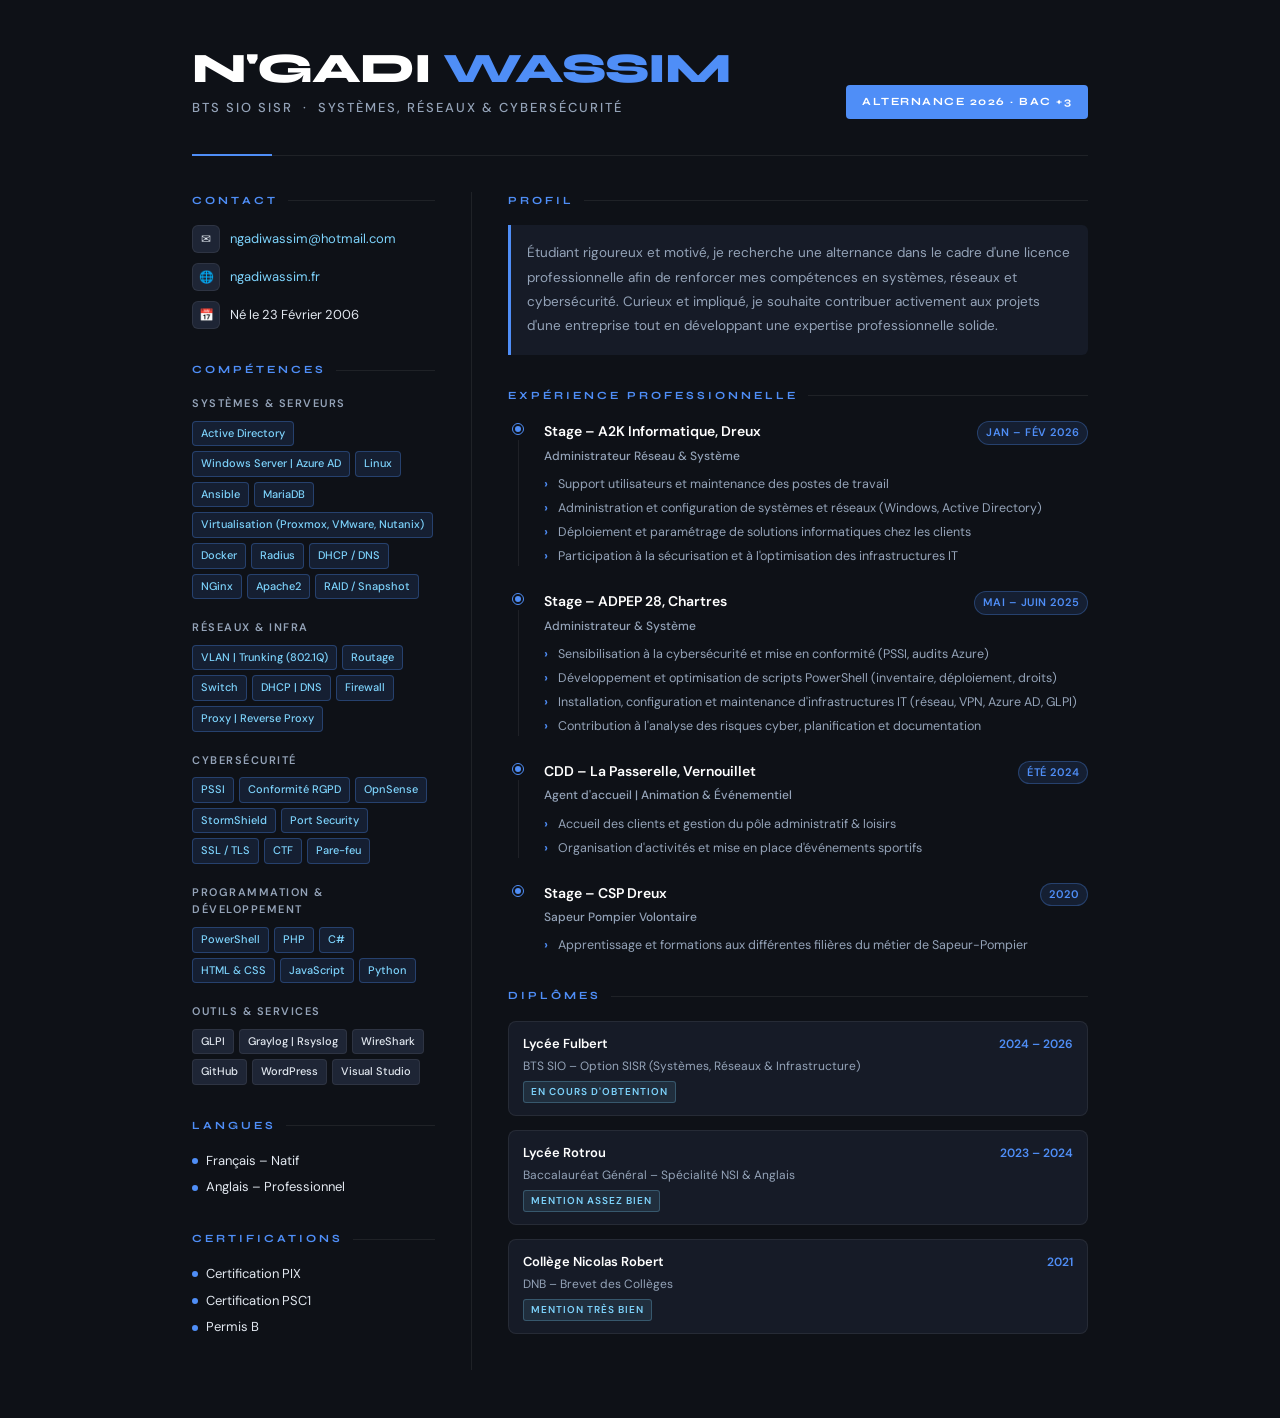
==== cv-wassim.html @ de8618ed "Add files via upload" ====
<!DOCTYPE html>
<html lang="fr">
<head>
<meta charset="UTF-8">
<meta name="viewport" content="width=device-width, initial-scale=1.0">
<title>N'Gadi Wassim – CV</title>
<link href="https://fonts.googleapis.com/css2?family=DM+Sans:wght@300;400;500;600&family=Syne:wght@700;800&display=swap" rel="stylesheet">
<style>
  :root {
    --bg: #0e1117;
    --surface: #161b27;
    --surface2: #1e2535;
    --accent: #4f8ef7;
    --accent2: #7dd3fc;
    --text: #e2e8f0;
    --muted: #94a3b8;
    --border: rgba(255,255,255,0.07);
    --tag-bg: rgba(79,142,247,0.12);
    --tag-border: rgba(79,142,247,0.3);
  }

  * { margin: 0; padding: 0; box-sizing: border-box; }

  body {
    background: var(--bg);
    color: var(--text);
    font-family: 'DM Sans', sans-serif;
    font-size: 14px;
    line-height: 1.6;
    min-height: 100vh;
  }

  .page {
    max-width: 960px;
    margin: 0 auto;
    padding: 48px 32px;
    display: grid;
    grid-template-columns: 280px 1fr;
    grid-template-rows: auto 1fr;
    gap: 0;
  }

  /* ── HEADER full width ── */
  .header {
    grid-column: 1 / -1;
    display: flex;
    align-items: flex-end;
    justify-content: space-between;
    padding-bottom: 36px;
    margin-bottom: 36px;
    border-bottom: 1px solid var(--border);
    position: relative;
  }

  .header::after {
    content: '';
    position: absolute;
    bottom: -1px; left: 0;
    width: 80px; height: 2px;
    background: var(--accent);
  }

  .header-name h1 {
    font-family: 'Syne', sans-serif;
    font-size: 42px;
    font-weight: 800;
    letter-spacing: -1px;
    line-height: 1;
    color: #fff;
  }

  .header-name h1 span { color: var(--accent); }

  .header-name .subtitle {
    margin-top: 8px;
    font-size: 13px;
    font-weight: 500;
    color: var(--muted);
    text-transform: uppercase;
    letter-spacing: 2px;
  }

  .header-badge {
    background: var(--accent);
    color: #fff;
    font-family: 'Syne', sans-serif;
    font-size: 11px;
    font-weight: 700;
    letter-spacing: 1.5px;
    text-transform: uppercase;
    padding: 8px 16px;
    border-radius: 4px;
    white-space: nowrap;
  }

  /* ── SIDEBAR ── */
  .sidebar {
    padding-right: 36px;
    border-right: 1px solid var(--border);
  }

  /* ── MAIN ── */
  .main {
    padding-left: 36px;
  }

  /* ── SECTIONS ── */
  .section { margin-bottom: 32px; }

  .section-title {
    font-family: 'Syne', sans-serif;
    font-size: 11px;
    font-weight: 700;
    letter-spacing: 3px;
    text-transform: uppercase;
    color: var(--accent);
    margin-bottom: 16px;
    display: flex;
    align-items: center;
    gap: 10px;
  }

  .section-title::after {
    content: '';
    flex: 1;
    height: 1px;
    background: var(--border);
  }

  /* ── CONTACT ── */
  .contact-list { list-style: none; display: flex; flex-direction: column; gap: 10px; }

  .contact-list li {
    display: flex;
    align-items: center;
    gap: 10px;
    color: var(--text);
    font-size: 13px;
  }

  .contact-list li .icon {
    width: 28px; height: 28px;
    background: var(--surface2);
    border: 1px solid var(--border);
    border-radius: 6px;
    display: flex; align-items: center; justify-content: center;
    flex-shrink: 0;
    font-size: 12px;
  }

  .contact-list a {
    color: var(--accent2);
    text-decoration: none;
  }

  /* ── SKILL GROUPS ── */
  .skill-group { margin-bottom: 20px; }

  .skill-group-title {
    font-size: 11px;
    font-weight: 600;
    color: var(--muted);
    text-transform: uppercase;
    letter-spacing: 1.5px;
    margin-bottom: 8px;
  }

  .tags { display: flex; flex-wrap: wrap; gap: 5px; }

  .tag {
    background: var(--tag-bg);
    border: 1px solid var(--tag-border);
    color: var(--accent2);
    font-size: 11px;
    padding: 3px 8px;
    border-radius: 4px;
    font-weight: 500;
  }

  .tag.neutral {
    background: var(--surface2);
    border-color: var(--border);
    color: var(--text);
  }

  /* ── CERTIF / LANGUE ── */
  .pill-list { display: flex; flex-direction: column; gap: 6px; }

  .pill {
    display: flex; align-items: center; gap: 8px;
    font-size: 13px; color: var(--text);
  }

  .pill::before {
    content: '';
    width: 6px; height: 6px;
    border-radius: 50%;
    background: var(--accent);
    flex-shrink: 0;
  }

  /* ── PROFIL ── */
  .profil-text {
    font-size: 13.5px;
    color: var(--muted);
    line-height: 1.8;
    padding: 16px;
    background: var(--surface);
    border-left: 3px solid var(--accent);
    border-radius: 0 6px 6px 0;
  }

  /* ── EXPERIENCES ── */
  .exp-list { display: flex; flex-direction: column; gap: 0; }

  .exp-item {
    display: grid;
    grid-template-columns: 20px 1fr;
    gap: 0 16px;
    padding-bottom: 24px;
    position: relative;
  }

  .exp-item:last-child { padding-bottom: 0; }

  .exp-line {
    display: flex;
    flex-direction: column;
    align-items: center;
  }

  .exp-dot {
    width: 10px; height: 10px;
    border-radius: 50%;
    background: var(--accent);
    border: 2px solid var(--bg);
    outline: 1px solid var(--accent);
    flex-shrink: 0;
    margin-top: 4px;
    z-index: 1;
  }

  .exp-connector {
    flex: 1;
    width: 1px;
    background: var(--border);
    margin-top: 6px;
  }

  .exp-item:last-child .exp-connector { display: none; }

  .exp-content {}

  .exp-header {
    display: flex;
    align-items: baseline;
    justify-content: space-between;
    flex-wrap: wrap;
    gap: 4px;
    margin-bottom: 2px;
  }

  .exp-title {
    font-weight: 600;
    color: #fff;
    font-size: 14px;
  }

  .exp-date {
    font-size: 11px;
    color: var(--accent);
    font-weight: 600;
    letter-spacing: 0.5px;
    text-transform: uppercase;
    background: var(--tag-bg);
    border: 1px solid var(--tag-border);
    padding: 2px 8px;
    border-radius: 20px;
  }

  .exp-company {
    font-size: 12px;
    color: var(--muted);
    font-weight: 500;
    margin-bottom: 8px;
  }

  .exp-bullets { list-style: none; display: flex; flex-direction: column; gap: 4px; }

  .exp-bullets li {
    font-size: 12.5px;
    color: var(--muted);
    padding-left: 14px;
    position: relative;
  }

  .exp-bullets li::before {
    content: '›';
    position: absolute;
    left: 0;
    color: var(--accent);
    font-weight: 700;
  }

  /* ── DIPLOMES ── */
  .diplome-list { display: flex; flex-direction: column; gap: 14px; }

  .diplome-item {
    background: var(--surface);
    border: 1px solid var(--border);
    border-radius: 8px;
    padding: 12px 14px;
    display: flex;
    justify-content: space-between;
    align-items: flex-start;
    gap: 12px;
  }

  .diplome-left {}

  .diplome-school {
    font-weight: 600;
    color: #fff;
    font-size: 13px;
  }

  .diplome-title {
    font-size: 12px;
    color: var(--muted);
    margin-top: 2px;
  }

  .diplome-mention {
    display: inline-block;
    margin-top: 5px;
    font-size: 10px;
    font-weight: 600;
    text-transform: uppercase;
    letter-spacing: 1px;
    padding: 2px 7px;
    border-radius: 3px;
    background: rgba(125,211,252,0.1);
    color: var(--accent2);
    border: 1px solid rgba(125,211,252,0.25);
  }

  .diplome-year {
    font-size: 12px;
    color: var(--accent);
    font-weight: 600;
    white-space: nowrap;
    margin-top: 1px;
  }

  @media print {
    body { background: #fff; color: #000; }
    :root {
      --bg: #fff; --surface: #f8f9fa; --surface2: #eef0f4;
      --accent: #1a56db; --accent2: #1e40af;
      --text: #111827; --muted: #4b5563;
      --border: rgba(0,0,0,0.1);
      --tag-bg: rgba(26,86,219,0.07);
      --tag-border: rgba(26,86,219,0.2);
    }
    .page { padding: 24px; }
  }
</style>
</head>
<body>
<div class="page">

  <!-- HEADER -->
  <header class="header">
    <div class="header-name">
      <h1>N'GADI <span>WASSIM</span></h1>
      <p class="subtitle">BTS SIO SISR &nbsp;·&nbsp; Systèmes, Réseaux &amp; Cybersécurité</p>
    </div>
    <div class="header-badge">Alternance 2026 · Bac +3</div>
  </header>

  <!-- SIDEBAR -->
  <aside class="sidebar">

    <div class="section">
      <div class="section-title">Contact</div>
      <ul class="contact-list">
        <li>
          <span class="icon">✉</span>
          <a href="mailto:ngadiwassim@hotmail.com">ngadiwassim@hotmail.com</a>
        </li>
        <li>
          <span class="icon">🌐</span>
          <a href="https://ngadiwassim.fr" target="_blank">ngadiwassim.fr</a>
        </li>
        <li>
          <span class="icon">📅</span>
          Né le 23 Février 2006
        </li>
      </ul>
    </div>

    <div class="section">
      <div class="section-title">Compétences</div>

      <div class="skill-group">
        <div class="skill-group-title">Systèmes &amp; Serveurs</div>
        <div class="tags">
          <span class="tag">Active Directory</span>
          <span class="tag">Windows Server | Azure AD</span>
          <span class="tag">Linux</span>
          <span class="tag">Ansible</span>
          <span class="tag">MariaDB</span>
          <span class="tag">Virtualisation (Proxmox, VMware, Nutanix)</span>
          <span class="tag">Docker</span>
          <span class="tag">Radius</span>
          <span class="tag">DHCP / DNS</span>
          <span class="tag">NGinx</span>
          <span class="tag">Apache2</span>
          <span class="tag">RAID / Snapshot</span>
        </div>
      </div>

      <div class="skill-group">
        <div class="skill-group-title">Réseaux &amp; Infra</div>
        <div class="tags">
          <span class="tag">VLAN | Trunking (802.1Q)</span>
          <span class="tag">Routage</span>
          <span class="tag">Switch</span>
          <span class="tag">DHCP | DNS</span>
          <span class="tag">Firewall</span>
          <span class="tag">Proxy | Reverse Proxy</span>
        </div>
      </div>

      <div class="skill-group">
        <div class="skill-group-title">Cybersécurité</div>
        <div class="tags">
          <span class="tag">PSSI</span>
          <span class="tag">Conformité RGPD</span>
          <span class="tag">OpnSense</span>
          <span class="tag">StormShield</span>
          <span class="tag">Port Security</span>
          <span class="tag">SSL / TLS</span>
          <span class="tag">CTF</span>
          <span class="tag">Pare-feu</span>
        </div>
      </div>

      <div class="skill-group">
        <div class="skill-group-title">Programmation &amp; Développement</div>
        <div class="tags">
          <span class="tag">PowerShell</span>
          <span class="tag">PHP</span>
          <span class="tag">C#</span>
          <span class="tag">HTML & CSS</span>
          <span class="tag">JavaScript</span>
          <span class="tag">Python</span>
        </div>
      </div>

      <div class="skill-group">
        <div class="skill-group-title">Outils &amp; Services</div>
        <div class="tags">
          <span class="tag neutral">GLPI</span>
          <span class="tag neutral">Graylog | Rsyslog</span>
          <span class="tag neutral">WireShark</span>
          <span class="tag neutral">GitHub</span>
          <span class="tag neutral">WordPress</span>
          <span class="tag neutral">Visual Studio</span>
        </div>
      </div>
    </div>

    <div class="section">
      <div class="section-title">Langues</div>
      <div class="pill-list">
        <div class="pill">Français – Natif</div>
        <div class="pill">Anglais – Professionnel</div>
      </div>
    </div>

    <div class="section">
      <div class="section-title">Certifications</div>
      <div class="pill-list">
        <div class="pill">Certification PIX</div>
        <div class="pill">Certification PSC1</div>
        <div class="pill">Permis B</div>
      </div>
    </div>

  </aside>

  <!-- MAIN -->
  <main class="main">

    <div class="section">
      <div class="section-title">Profil</div>
      <p class="profil-text">
        Étudiant rigoureux et motivé, je recherche une alternance dans le cadre d'une licence professionnelle afin de renforcer mes compétences en systèmes, réseaux et cybersécurité. Curieux et impliqué, je souhaite contribuer activement aux projets d'une entreprise tout en développant une expertise professionnelle solide.
      </p>
    </div>

    <div class="section">
      <div class="section-title">Expérience professionnelle</div>
      <div class="exp-list">

        <div class="exp-item">
          <div class="exp-line">
            <div class="exp-dot"></div>
            <div class="exp-connector"></div>
          </div>
          <div class="exp-content">
            <div class="exp-header">
              <span class="exp-title">Stage – A2K Informatique, Dreux</span>
              <span class="exp-date">Jan – Fév 2026</span>
            </div>
            <div class="exp-company">Administrateur Réseau &amp; Système</div>
            <ul class="exp-bullets">
              <li>Support utilisateurs et maintenance des postes de travail</li>
              <li>Administration et configuration de systèmes et réseaux (Windows, Active Directory)</li>
              <li>Déploiement et paramétrage de solutions informatiques chez les clients</li>
              <li>Participation à la sécurisation et à l'optimisation des infrastructures IT</li>
            </ul>
          </div>
        </div>

        <div class="exp-item">
          <div class="exp-line">
            <div class="exp-dot"></div>
            <div class="exp-connector"></div>
          </div>
          <div class="exp-content">
            <div class="exp-header">
              <span class="exp-title">Stage – ADPEP 28, Chartres</span>
              <span class="exp-date">Mai – Juin 2025</span>
            </div>
            <div class="exp-company">Administrateur &amp; Système</div>
            <ul class="exp-bullets">
              <li>Sensibilisation à la cybersécurité et mise en conformité (PSSI, audits Azure)</li>
              <li>Développement et optimisation de scripts PowerShell (inventaire, déploiement, droits)</li>
              <li>Installation, configuration et maintenance d'infrastructures IT (réseau, VPN, Azure AD, GLPI)</li>
              <li>Contribution à l'analyse des risques cyber, planification et documentation</li>
            </ul>
          </div>
        </div>

        <div class="exp-item">
          <div class="exp-line">
            <div class="exp-dot"></div>
            <div class="exp-connector"></div>
          </div>
          <div class="exp-content">
            <div class="exp-header">
              <span class="exp-title">CDD – La Passerelle, Vernouillet</span>
              <span class="exp-date">Été 2024</span>
            </div>
            <div class="exp-company">Agent d'accueil | Animation &amp; Événementiel</div>
            <ul class="exp-bullets">
              <li>Accueil des clients et gestion du pôle administratif &amp; loisirs</li>
              <li>Organisation d'activités et mise en place d'événements sportifs</li>
            </ul>
          </div>
        </div>

        <div class="exp-item">
          <div class="exp-line">
            <div class="exp-dot"></div>
            <div class="exp-connector"></div>
          </div>
          <div class="exp-content">
            <div class="exp-header">
              <span class="exp-title">Stage – CSP Dreux</span>
              <span class="exp-date">2020</span>
            </div>
            <div class="exp-company">Sapeur Pompier Volontaire</div>
            <ul class="exp-bullets">
              <li>Apprentissage et formations aux différentes filières du métier de Sapeur-Pompier</li>
            </ul>
          </div>
        </div>

      </div>
    </div>

    <div class="section">
      <div class="section-title">Diplômes</div>
      <div class="diplome-list">

        <div class="diplome-item">
          <div class="diplome-left">
            <div class="diplome-school">Lycée Fulbert</div>
            <div class="diplome-title">BTS SIO – Option SISR (Systèmes, Réseaux &amp; Infrastructure)</div>
            <span class="diplome-mention">En cours d'obtention</span>
          </div>
          <div class="diplome-year">2024 – 2026</div>
        </div>

        <div class="diplome-item">
          <div class="diplome-left">
            <div class="diplome-school">Lycée Rotrou</div>
            <div class="diplome-title">Baccalauréat Général – Spécialité NSI &amp; Anglais</div>
            <span class="diplome-mention">Mention Assez Bien</span>
          </div>
          <div class="diplome-year">2023 – 2024</div>
        </div>

        <div class="diplome-item">
          <div class="diplome-left">
            <div class="diplome-school">Collège Nicolas Robert</div>
            <div class="diplome-title">DNB – Brevet des Collèges</div>
            <span class="diplome-mention">Mention Très Bien</span>
          </div>
          <div class="diplome-year">2021</div>
        </div>

      </div>
    </div>

  </main>

</div>
</body>
</html>
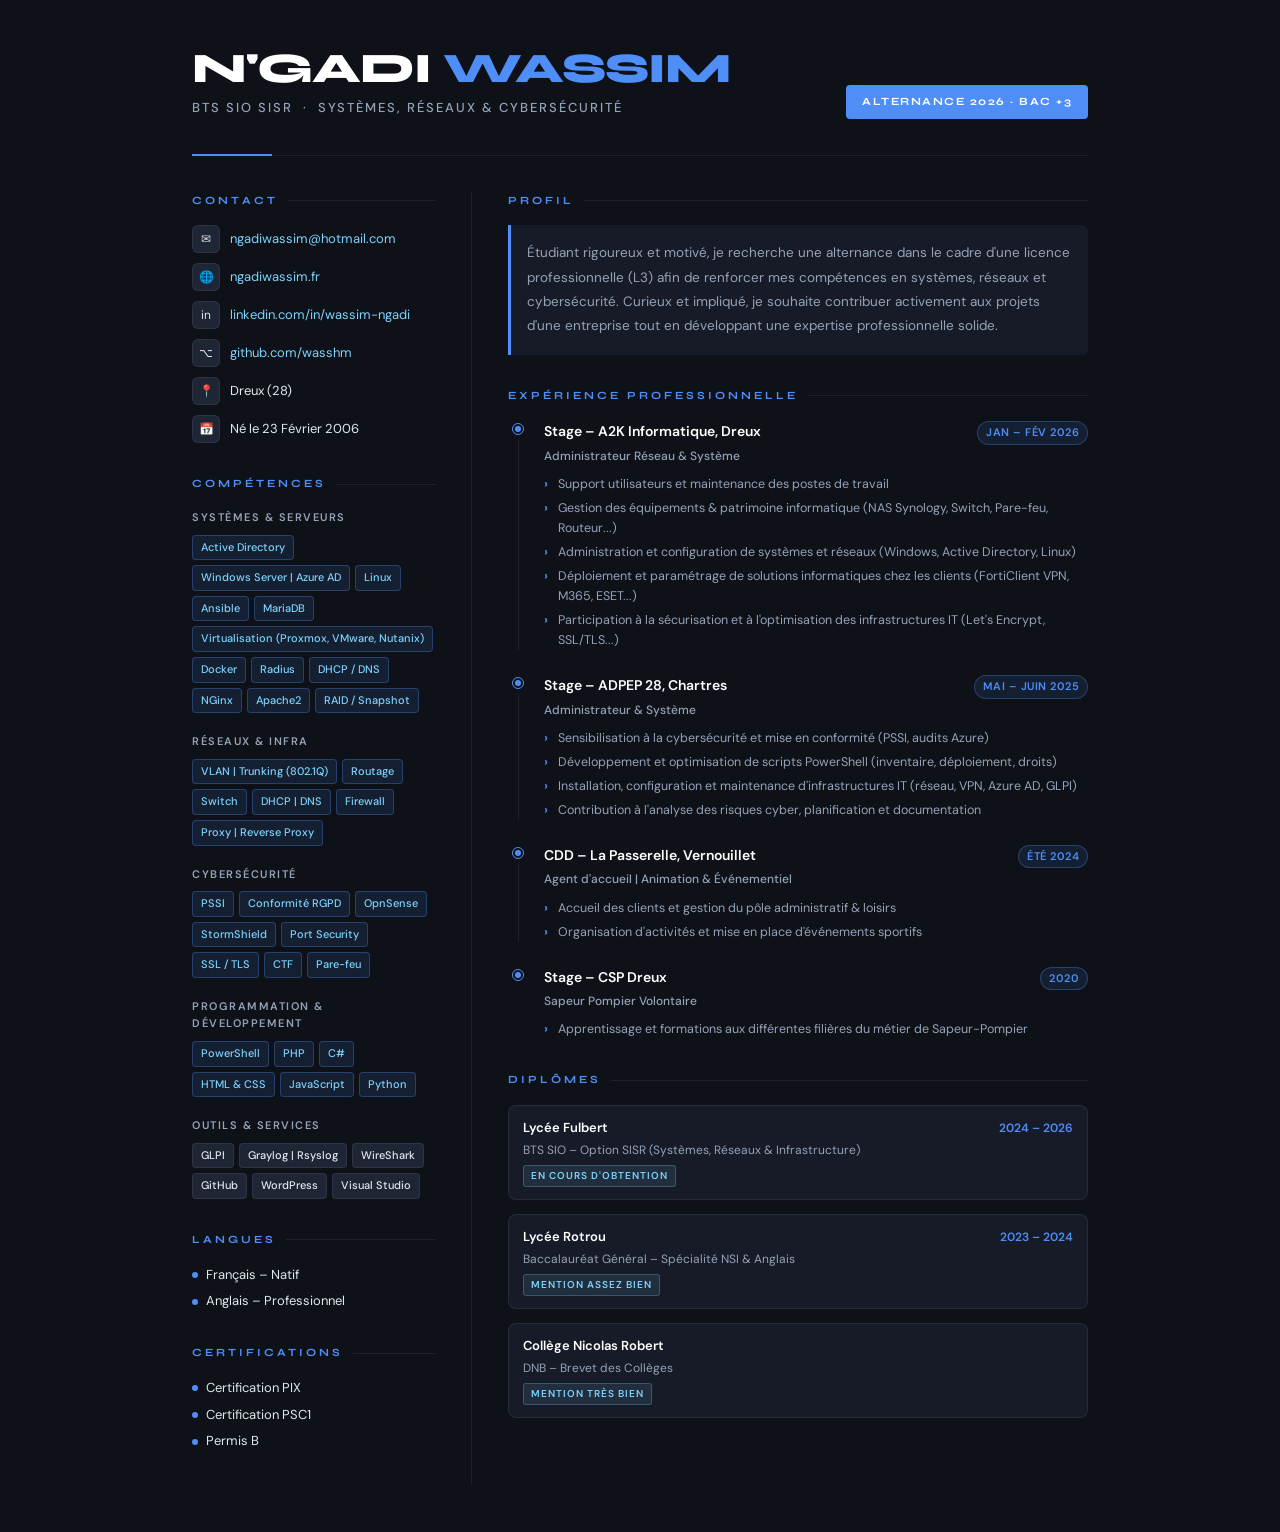
==== commit 7c23075d: "Add files via upload" ====
--- a/cv-wassim.html
+++ b/cv-wassim.html
@@ -1,623 +1,624 @@
-<!DOCTYPE html>
-<html lang="fr">
-<head>
-<meta charset="UTF-8">
-<meta name="viewport" content="width=device-width, initial-scale=1.0">
-<title>N'Gadi Wassim – CV</title>
-<link href="https://fonts.googleapis.com/css2?family=DM+Sans:wght@300;400;500;600&family=Syne:wght@700;800&display=swap" rel="stylesheet">
-<style>
-  :root {
-    --bg: #0e1117;
-    --surface: #161b27;
-    --surface2: #1e2535;
-    --accent: #4f8ef7;
-    --accent2: #7dd3fc;
-    --text: #e2e8f0;
-    --muted: #94a3b8;
-    --border: rgba(255,255,255,0.07);
-    --tag-bg: rgba(79,142,247,0.12);
-    --tag-border: rgba(79,142,247,0.3);
-  }
-
-  * { margin: 0; padding: 0; box-sizing: border-box; }
-
-  body {
-    background: var(--bg);
-    color: var(--text);
-    font-family: 'DM Sans', sans-serif;
-    font-size: 14px;
-    line-height: 1.6;
-    min-height: 100vh;
-  }
-
-  .page {
-    max-width: 960px;
-    margin: 0 auto;
-    padding: 48px 32px;
-    display: grid;
-    grid-template-columns: 280px 1fr;
-    grid-template-rows: auto 1fr;
-    gap: 0;
-  }
-
-  /* ── HEADER full width ── */
-  .header {
-    grid-column: 1 / -1;
-    display: flex;
-    align-items: flex-end;
-    justify-content: space-between;
-    padding-bottom: 36px;
-    margin-bottom: 36px;
-    border-bottom: 1px solid var(--border);
-    position: relative;
-  }
-
-  .header::after {
-    content: '';
-    position: absolute;
-    bottom: -1px; left: 0;
-    width: 80px; height: 2px;
-    background: var(--accent);
-  }
-
-  .header-name h1 {
-    font-family: 'Syne', sans-serif;
-    font-size: 42px;
-    font-weight: 800;
-    letter-spacing: -1px;
-    line-height: 1;
-    color: #fff;
-  }
-
-  .header-name h1 span { color: var(--accent); }
-
-  .header-name .subtitle {
-    margin-top: 8px;
-    font-size: 13px;
-    font-weight: 500;
-    color: var(--muted);
-    text-transform: uppercase;
-    letter-spacing: 2px;
-  }
-
-  .header-badge {
-    background: var(--accent);
-    color: #fff;
-    font-family: 'Syne', sans-serif;
-    font-size: 11px;
-    font-weight: 700;
-    letter-spacing: 1.5px;
-    text-transform: uppercase;
-    padding: 8px 16px;
-    border-radius: 4px;
-    white-space: nowrap;
-  }
-
-  /* ── SIDEBAR ── */
-  .sidebar {
-    padding-right: 36px;
-    border-right: 1px solid var(--border);
-  }
-
-  /* ── MAIN ── */
-  .main {
-    padding-left: 36px;
-  }
-
-  /* ── SECTIONS ── */
-  .section { margin-bottom: 32px; }
-
-  .section-title {
-    font-family: 'Syne', sans-serif;
-    font-size: 11px;
-    font-weight: 700;
-    letter-spacing: 3px;
-    text-transform: uppercase;
-    color: var(--accent);
-    margin-bottom: 16px;
-    display: flex;
-    align-items: center;
-    gap: 10px;
-  }
-
-  .section-title::after {
-    content: '';
-    flex: 1;
-    height: 1px;
-    background: var(--border);
-  }
-
-  /* ── CONTACT ── */
-  .contact-list { list-style: none; display: flex; flex-direction: column; gap: 10px; }
-
-  .contact-list li {
-    display: flex;
-    align-items: center;
-    gap: 10px;
-    color: var(--text);
-    font-size: 13px;
-  }
-
-  .contact-list li .icon {
-    width: 28px; height: 28px;
-    background: var(--surface2);
-    border: 1px solid var(--border);
-    border-radius: 6px;
-    display: flex; align-items: center; justify-content: center;
-    flex-shrink: 0;
-    font-size: 12px;
-  }
-
-  .contact-list a {
-    color: var(--accent2);
-    text-decoration: none;
-  }
-
-  /* ── SKILL GROUPS ── */
-  .skill-group { margin-bottom: 20px; }
-
-  .skill-group-title {
-    font-size: 11px;
-    font-weight: 600;
-    color: var(--muted);
-    text-transform: uppercase;
-    letter-spacing: 1.5px;
-    margin-bottom: 8px;
-  }
-
-  .tags { display: flex; flex-wrap: wrap; gap: 5px; }
-
-  .tag {
-    background: var(--tag-bg);
-    border: 1px solid var(--tag-border);
-    color: var(--accent2);
-    font-size: 11px;
-    padding: 3px 8px;
-    border-radius: 4px;
-    font-weight: 500;
-  }
-
-  .tag.neutral {
-    background: var(--surface2);
-    border-color: var(--border);
-    color: var(--text);
-  }
-
-  /* ── CERTIF / LANGUE ── */
-  .pill-list { display: flex; flex-direction: column; gap: 6px; }
-
-  .pill {
-    display: flex; align-items: center; gap: 8px;
-    font-size: 13px; color: var(--text);
-  }
-
-  .pill::before {
-    content: '';
-    width: 6px; height: 6px;
-    border-radius: 50%;
-    background: var(--accent);
-    flex-shrink: 0;
-  }
-
-  /* ── PROFIL ── */
-  .profil-text {
-    font-size: 13.5px;
-    color: var(--muted);
-    line-height: 1.8;
-    padding: 16px;
-    background: var(--surface);
-    border-left: 3px solid var(--accent);
-    border-radius: 0 6px 6px 0;
-  }
-
-  /* ── EXPERIENCES ── */
-  .exp-list { display: flex; flex-direction: column; gap: 0; }
-
-  .exp-item {
-    display: grid;
-    grid-template-columns: 20px 1fr;
-    gap: 0 16px;
-    padding-bottom: 24px;
-    position: relative;
-  }
-
-  .exp-item:last-child { padding-bottom: 0; }
-
-  .exp-line {
-    display: flex;
-    flex-direction: column;
-    align-items: center;
-  }
-
-  .exp-dot {
-    width: 10px; height: 10px;
-    border-radius: 50%;
-    background: var(--accent);
-    border: 2px solid var(--bg);
-    outline: 1px solid var(--accent);
-    flex-shrink: 0;
-    margin-top: 4px;
-    z-index: 1;
-  }
-
-  .exp-connector {
-    flex: 1;
-    width: 1px;
-    background: var(--border);
-    margin-top: 6px;
-  }
-
-  .exp-item:last-child .exp-connector { display: none; }
-
-  .exp-content {}
-
-  .exp-header {
-    display: flex;
-    align-items: baseline;
-    justify-content: space-between;
-    flex-wrap: wrap;
-    gap: 4px;
-    margin-bottom: 2px;
-  }
-
-  .exp-title {
-    font-weight: 600;
-    color: #fff;
-    font-size: 14px;
-  }
-
-  .exp-date {
-    font-size: 11px;
-    color: var(--accent);
-    font-weight: 600;
-    letter-spacing: 0.5px;
-    text-transform: uppercase;
-    background: var(--tag-bg);
-    border: 1px solid var(--tag-border);
-    padding: 2px 8px;
-    border-radius: 20px;
-  }
-
-  .exp-company {
-    font-size: 12px;
-    color: var(--muted);
-    font-weight: 500;
-    margin-bottom: 8px;
-  }
-
-  .exp-bullets { list-style: none; display: flex; flex-direction: column; gap: 4px; }
-
-  .exp-bullets li {
-    font-size: 12.5px;
-    color: var(--muted);
-    padding-left: 14px;
-    position: relative;
-  }
-
-  .exp-bullets li::before {
-    content: '›';
-    position: absolute;
-    left: 0;
-    color: var(--accent);
-    font-weight: 700;
-  }
-
-  /* ── DIPLOMES ── */
-  .diplome-list { display: flex; flex-direction: column; gap: 14px; }
-
-  .diplome-item {
-    background: var(--surface);
-    border: 1px solid var(--border);
-    border-radius: 8px;
-    padding: 12px 14px;
-    display: flex;
-    justify-content: space-between;
-    align-items: flex-start;
-    gap: 12px;
-  }
-
-  .diplome-left {}
-
-  .diplome-school {
-    font-weight: 600;
-    color: #fff;
-    font-size: 13px;
-  }
-
-  .diplome-title {
-    font-size: 12px;
-    color: var(--muted);
-    margin-top: 2px;
-  }
-
-  .diplome-mention {
-    display: inline-block;
-    margin-top: 5px;
-    font-size: 10px;
-    font-weight: 600;
-    text-transform: uppercase;
-    letter-spacing: 1px;
-    padding: 2px 7px;
-    border-radius: 3px;
-    background: rgba(125,211,252,0.1);
-    color: var(--accent2);
-    border: 1px solid rgba(125,211,252,0.25);
-  }
-
-  .diplome-year {
-    font-size: 12px;
-    color: var(--accent);
-    font-weight: 600;
-    white-space: nowrap;
-    margin-top: 1px;
-  }
-
-  @media print {
-    body { background: #fff; color: #000; }
-    :root {
-      --bg: #fff; --surface: #f8f9fa; --surface2: #eef0f4;
-      --accent: #1a56db; --accent2: #1e40af;
-      --text: #111827; --muted: #4b5563;
-      --border: rgba(0,0,0,0.1);
-      --tag-bg: rgba(26,86,219,0.07);
-      --tag-border: rgba(26,86,219,0.2);
-    }
-    .page { padding: 24px; }
-  }
-</style>
-</head>
-<body>
-<div class="page">
-
-  <!-- HEADER -->
-  <header class="header">
-    <div class="header-name">
-      <h1>N'GADI <span>WASSIM</span></h1>
-      <p class="subtitle">BTS SIO SISR &nbsp;·&nbsp; Systèmes, Réseaux &amp; Cybersécurité</p>
-    </div>
-    <div class="header-badge">Alternance 2026 · Bac +3</div>
-  </header>
-
-  <!-- SIDEBAR -->
-  <aside class="sidebar">
-
-    <div class="section">
-      <div class="section-title">Contact</div>
-      <ul class="contact-list">
-        <li>
-          <span class="icon">✉</span>
-          <a href="mailto:ngadiwassim@hotmail.com">ngadiwassim@hotmail.com</a>
-        </li>
-        <li>
-          <span class="icon">🌐</span>
-          <a href="https://ngadiwassim.fr" target="_blank">ngadiwassim.fr</a>
-        </li>
-        <li>
-          <span class="icon">📅</span>
-          Né le 23 Février 2006
-        </li>
-      </ul>
-    </div>
-
-    <div class="section">
-      <div class="section-title">Compétences</div>
-
-      <div class="skill-group">
-        <div class="skill-group-title">Systèmes &amp; Serveurs</div>
-        <div class="tags">
-          <span class="tag">Active Directory</span>
-          <span class="tag">Windows Server | Azure AD</span>
-          <span class="tag">Linux</span>
-          <span class="tag">Ansible</span>
-          <span class="tag">MariaDB</span>
-          <span class="tag">Virtualisation (Proxmox, VMware, Nutanix)</span>
-          <span class="tag">Docker</span>
-          <span class="tag">Radius</span>
-          <span class="tag">DHCP / DNS</span>
-          <span class="tag">NGinx</span>
-          <span class="tag">Apache2</span>
-          <span class="tag">RAID / Snapshot</span>
-        </div>
-      </div>
-
-      <div class="skill-group">
-        <div class="skill-group-title">Réseaux &amp; Infra</div>
-        <div class="tags">
-          <span class="tag">VLAN | Trunking (802.1Q)</span>
-          <span class="tag">Routage</span>
-          <span class="tag">Switch</span>
-          <span class="tag">DHCP | DNS</span>
-          <span class="tag">Firewall</span>
-          <span class="tag">Proxy | Reverse Proxy</span>
-        </div>
-      </div>
-
-      <div class="skill-group">
-        <div class="skill-group-title">Cybersécurité</div>
-        <div class="tags">
-          <span class="tag">PSSI</span>
-          <span class="tag">Conformité RGPD</span>
-          <span class="tag">OpnSense</span>
-          <span class="tag">StormShield</span>
-          <span class="tag">Port Security</span>
-          <span class="tag">SSL / TLS</span>
-          <span class="tag">CTF</span>
-          <span class="tag">Pare-feu</span>
-        </div>
-      </div>
-
-      <div class="skill-group">
-        <div class="skill-group-title">Programmation &amp; Développement</div>
-        <div class="tags">
-          <span class="tag">PowerShell</span>
-          <span class="tag">PHP</span>
-          <span class="tag">C#</span>
-          <span class="tag">HTML & CSS</span>
-          <span class="tag">JavaScript</span>
-          <span class="tag">Python</span>
-        </div>
-      </div>
-
-      <div class="skill-group">
-        <div class="skill-group-title">Outils &amp; Services</div>
-        <div class="tags">
-          <span class="tag neutral">GLPI</span>
-          <span class="tag neutral">Graylog | Rsyslog</span>
-          <span class="tag neutral">WireShark</span>
-          <span class="tag neutral">GitHub</span>
-          <span class="tag neutral">WordPress</span>
-          <span class="tag neutral">Visual Studio</span>
-        </div>
-      </div>
-    </div>
-
-    <div class="section">
-      <div class="section-title">Langues</div>
-      <div class="pill-list">
-        <div class="pill">Français – Natif</div>
-        <div class="pill">Anglais – Professionnel</div>
-      </div>
-    </div>
-
-    <div class="section">
-      <div class="section-title">Certifications</div>
-      <div class="pill-list">
-        <div class="pill">Certification PIX</div>
-        <div class="pill">Certification PSC1</div>
-        <div class="pill">Permis B</div>
-      </div>
-    </div>
-
-  </aside>
-
-  <!-- MAIN -->
-  <main class="main">
-
-    <div class="section">
-      <div class="section-title">Profil</div>
-      <p class="profil-text">
-        Étudiant rigoureux et motivé, je recherche une alternance dans le cadre d'une licence professionnelle afin de renforcer mes compétences en systèmes, réseaux et cybersécurité. Curieux et impliqué, je souhaite contribuer activement aux projets d'une entreprise tout en développant une expertise professionnelle solide.
-      </p>
-    </div>
-
-    <div class="section">
-      <div class="section-title">Expérience professionnelle</div>
-      <div class="exp-list">
-
-        <div class="exp-item">
-          <div class="exp-line">
-            <div class="exp-dot"></div>
-            <div class="exp-connector"></div>
-          </div>
-          <div class="exp-content">
-            <div class="exp-header">
-              <span class="exp-title">Stage – A2K Informatique, Dreux</span>
-              <span class="exp-date">Jan – Fév 2026</span>
-            </div>
-            <div class="exp-company">Administrateur Réseau &amp; Système</div>
-            <ul class="exp-bullets">
-              <li>Support utilisateurs et maintenance des postes de travail</li>
-              <li>Administration et configuration de systèmes et réseaux (Windows, Active Directory)</li>
-              <li>Déploiement et paramétrage de solutions informatiques chez les clients</li>
-              <li>Participation à la sécurisation et à l'optimisation des infrastructures IT</li>
-            </ul>
-          </div>
-        </div>
-
-        <div class="exp-item">
-          <div class="exp-line">
-            <div class="exp-dot"></div>
-            <div class="exp-connector"></div>
-          </div>
-          <div class="exp-content">
-            <div class="exp-header">
-              <span class="exp-title">Stage – ADPEP 28, Chartres</span>
-              <span class="exp-date">Mai – Juin 2025</span>
-            </div>
-            <div class="exp-company">Administrateur &amp; Système</div>
-            <ul class="exp-bullets">
-              <li>Sensibilisation à la cybersécurité et mise en conformité (PSSI, audits Azure)</li>
-              <li>Développement et optimisation de scripts PowerShell (inventaire, déploiement, droits)</li>
-              <li>Installation, configuration et maintenance d'infrastructures IT (réseau, VPN, Azure AD, GLPI)</li>
-              <li>Contribution à l'analyse des risques cyber, planification et documentation</li>
-            </ul>
-          </div>
-        </div>
-
-        <div class="exp-item">
-          <div class="exp-line">
-            <div class="exp-dot"></div>
-            <div class="exp-connector"></div>
-          </div>
-          <div class="exp-content">
-            <div class="exp-header">
-              <span class="exp-title">CDD – La Passerelle, Vernouillet</span>
-              <span class="exp-date">Été 2024</span>
-            </div>
-            <div class="exp-company">Agent d'accueil | Animation &amp; Événementiel</div>
-            <ul class="exp-bullets">
-              <li>Accueil des clients et gestion du pôle administratif &amp; loisirs</li>
-              <li>Organisation d'activités et mise en place d'événements sportifs</li>
-            </ul>
-          </div>
-        </div>
-
-        <div class="exp-item">
-          <div class="exp-line">
-            <div class="exp-dot"></div>
-            <div class="exp-connector"></div>
-          </div>
-          <div class="exp-content">
-            <div class="exp-header">
-              <span class="exp-title">Stage – CSP Dreux</span>
-              <span class="exp-date">2020</span>
-            </div>
-            <div class="exp-company">Sapeur Pompier Volontaire</div>
-            <ul class="exp-bullets">
-              <li>Apprentissage et formations aux différentes filières du métier de Sapeur-Pompier</li>
-            </ul>
-          </div>
-        </div>
-
-      </div>
-    </div>
-
-    <div class="section">
-      <div class="section-title">Diplômes</div>
-      <div class="diplome-list">
-
-        <div class="diplome-item">
-          <div class="diplome-left">
-            <div class="diplome-school">Lycée Fulbert</div>
-            <div class="diplome-title">BTS SIO – Option SISR (Systèmes, Réseaux &amp; Infrastructure)</div>
-            <span class="diplome-mention">En cours d'obtention</span>
-          </div>
-          <div class="diplome-year">2024 – 2026</div>
-        </div>
-
-        <div class="diplome-item">
-          <div class="diplome-left">
-            <div class="diplome-school">Lycée Rotrou</div>
-            <div class="diplome-title">Baccalauréat Général – Spécialité NSI &amp; Anglais</div>
-            <span class="diplome-mention">Mention Assez Bien</span>
-          </div>
-          <div class="diplome-year">2023 – 2024</div>
-        </div>
-
-        <div class="diplome-item">
-          <div class="diplome-left">
-            <div class="diplome-school">Collège Nicolas Robert</div>
-            <div class="diplome-title">DNB – Brevet des Collèges</div>
-            <span class="diplome-mention">Mention Très Bien</span>
-          </div>
-          <div class="diplome-year">2021</div>
-        </div>
-
-      </div>
-    </div>
-
-  </main>
-
-</div>
-</body>
-</html>
+<!DOCTYPE html>
+<html lang="fr">
+<head>
+<meta charset="UTF-8">
+<meta name="viewport" content="width=device-width, initial-scale=1.0">
+<title>N'Gadi Wassim – CV</title>
+<link href="https://fonts.googleapis.com/css2?family=DM+Sans:wght@300;400;500;600&family=Syne:wght@700;800&display=swap" rel="stylesheet">
+<style>
+  :root {
+    --bg: #0e1117;
+    --surface: #161b27;
+    --surface2: #1e2535;
+    --accent: #4f8ef7;
+    --accent2: #7dd3fc;
+    --text: #e2e8f0;
+    --muted: #94a3b8;
+    --border: rgba(255,255,255,0.07);
+    --tag-bg: rgba(79,142,247,0.12);
+    --tag-border: rgba(79,142,247,0.3);
+  }
+
+  * { margin: 0; padding: 0; box-sizing: border-box; }
+
+  body {
+    background: var(--bg);
+    color: var(--text);
+    font-family: 'DM Sans', sans-serif;
+    font-size: 14px;
+    line-height: 1.6;
+    min-height: 100vh;
+  }
+
+  .page {
+    max-width: 960px;
+    margin: 0 auto;
+    padding: 48px 32px;
+    display: grid;
+    grid-template-columns: 280px 1fr;
+    grid-template-rows: auto 1fr;
+    gap: 0;
+  }
+
+  /* ── HEADER full width ── */
+  .header {
+    grid-column: 1 / -1;
+    display: flex;
+    align-items: flex-end;
+    justify-content: space-between;
+    padding-bottom: 36px;
+    margin-bottom: 36px;
+    border-bottom: 1px solid var(--border);
+    position: relative;
+  }
+
+  .header::after {
+    content: '';
+    position: absolute;
+    bottom: -1px; left: 0;
+    width: 80px; height: 2px;
+    background: var(--accent);
+  }
+
+  .header-name h1 {
+    font-family: 'Syne', sans-serif;
+    font-size: 42px;
+    font-weight: 800;
+    letter-spacing: -1px;
+    line-height: 1;
+    color: #fff;
+  }
+
+  .header-name h1 span { color: var(--accent); }
+
+  .header-name .subtitle {
+    margin-top: 8px;
+    font-size: 13px;
+    font-weight: 500;
+    color: var(--muted);
+    text-transform: uppercase;
+    letter-spacing: 2px;
+  }
+
+  .header-badge {
+    background: var(--accent);
+    color: #fff;
+    font-family: 'Syne', sans-serif;
+    font-size: 11px;
+    font-weight: 700;
+    letter-spacing: 1.5px;
+    text-transform: uppercase;
+    padding: 8px 16px;
+    border-radius: 4px;
+    white-space: nowrap;
+  }
+
+  /* ── SIDEBAR ── */
+  .sidebar {
+    padding-right: 36px;
+    border-right: 1px solid var(--border);
+  }
+
+  /* ── MAIN ── */
+  .main {
+    padding-left: 36px;
+  }
+
+  /* ── SECTIONS ── */
+  .section { margin-bottom: 32px; }
+
+  .section-title {
+    font-family: 'Syne', sans-serif;
+    font-size: 11px;
+    font-weight: 700;
+    letter-spacing: 3px;
+    text-transform: uppercase;
+    color: var(--accent);
+    margin-bottom: 16px;
+    display: flex;
+    align-items: center;
+    gap: 10px;
+  }
+
+  .section-title::after {
+    content: '';
+    flex: 1;
+    height: 1px;
+    background: var(--border);
+  }
+
+  /* ── CONTACT ── */
+  .contact-list { list-style: none; display: flex; flex-direction: column; gap: 10px; }
+
+  .contact-list li {
+    display: flex;
+    align-items: center;
+    gap: 10px;
+    color: var(--text);
+    font-size: 13px;
+  }
+
+  .contact-list li .icon {
+    width: 28px; height: 28px;
+    background: var(--surface2);
+    border: 1px solid var(--border);
+    border-radius: 6px;
+    display: flex; align-items: center; justify-content: center;
+    flex-shrink: 0;
+    font-size: 12px;
+  }
+
+  .contact-list a {
+    color: var(--accent2);
+    text-decoration: none;
+  }
+
+  /* ── SKILL GROUPS ── */
+  .skill-group { margin-bottom: 20px; }
+
+  .skill-group-title {
+    font-size: 11px;
+    font-weight: 600;
+    color: var(--muted);
+    text-transform: uppercase;
+    letter-spacing: 1.5px;
+    margin-bottom: 8px;
+  }
+
+  .tags { display: flex; flex-wrap: wrap; gap: 5px; }
+
+  .tag {
+    background: var(--tag-bg);
+    border: 1px solid var(--tag-border);
+    color: var(--accent2);
+    font-size: 11px;
+    padding: 3px 8px;
+    border-radius: 4px;
+    font-weight: 500;
+  }
+
+  .tag.neutral {
+    background: var(--surface2);
+    border-color: var(--border);
+    color: var(--text);
+  }
+
+  /* ── CERTIF / LANGUE ── */
+  .pill-list { display: flex; flex-direction: column; gap: 6px; }
+
+  .pill {
+    display: flex; align-items: center; gap: 8px;
+    font-size: 13px; color: var(--text);
+  }
+
+  .pill::before {
+    content: '';
+    width: 6px; height: 6px;
+    border-radius: 50%;
+    background: var(--accent);
+    flex-shrink: 0;
+  }
+
+  /* ── PROFIL ── */
+  .profil-text {
+    font-size: 13.5px;
+    color: var(--muted);
+    line-height: 1.8;
+    padding: 16px;
+    background: var(--surface);
+    border-left: 3px solid var(--accent);
+    border-radius: 0 6px 6px 0;
+  }
+
+  /* ── EXPERIENCES ── */
+  .exp-list { display: flex; flex-direction: column; gap: 0; }
+
+  .exp-item {
+    display: grid;
+    grid-template-columns: 20px 1fr;
+    gap: 0 16px;
+    padding-bottom: 24px;
+    position: relative;
+  }
+
+  .exp-item:last-child { padding-bottom: 0; }
+
+  .exp-line {
+    display: flex;
+    flex-direction: column;
+    align-items: center;
+  }
+
+  .exp-dot {
+    width: 10px; height: 10px;
+    border-radius: 50%;
+    background: var(--accent);
+    border: 2px solid var(--bg);
+    outline: 1px solid var(--accent);
+    flex-shrink: 0;
+    margin-top: 4px;
+    z-index: 1;
+  }
+
+  .exp-connector {
+    flex: 1;
+    width: 1px;
+    background: var(--border);
+    margin-top: 6px;
+  }
+
+  .exp-item:last-child .exp-connector { display: none; }
+
+  .exp-content {}
+
+  .exp-header {
+    display: flex;
+    align-items: baseline;
+    justify-content: space-between;
+    flex-wrap: wrap;
+    gap: 4px;
+    margin-bottom: 2px;
+  }
+
+  .exp-title {
+    font-weight: 600;
+    color: #fff;
+    font-size: 14px;
+  }
+
+  .exp-date {
+    font-size: 11px;
+    color: var(--accent);
+    font-weight: 600;
+    letter-spacing: 0.5px;
+    text-transform: uppercase;
+    background: var(--tag-bg);
+    border: 1px solid var(--tag-border);
+    padding: 2px 8px;
+    border-radius: 20px;
+  }
+
+  .exp-company {
+    font-size: 12px;
+    color: var(--muted);
+    font-weight: 500;
+    margin-bottom: 8px;
+  }
+
+  .exp-bullets { list-style: none; display: flex; flex-direction: column; gap: 4px; }
+
+  .exp-bullets li {
+    font-size: 12.5px;
+    color: var(--muted);
+    padding-left: 14px;
+    position: relative;
+  }
+
+  .exp-bullets li::before {
+    content: '›';
+    position: absolute;
+    left: 0;
+    color: var(--accent);
+    font-weight: 700;
+  }
+
+  /* ── DIPLOMES ── */
+  .diplome-list { display: flex; flex-direction: column; gap: 14px; }
+
+  .diplome-item {
+    background: var(--surface);
+    border: 1px solid var(--border);
+    border-radius: 8px;
+    padding: 12px 14px;
+    display: flex;
+    justify-content: space-between;
+    align-items: flex-start;
+    gap: 12px;
+  }
+
+  .diplome-left {}
+
+  .diplome-school {
+    font-weight: 600;
+    color: #fff;
+    font-size: 13px;
+  }
+
+  .diplome-title {
+    font-size: 12px;
+    color: var(--muted);
+    margin-top: 2px;
+  }
+
+  .diplome-mention {
+    display: inline-block;
+    margin-top: 5px;
+    font-size: 10px;
+    font-weight: 600;
+    text-transform: uppercase;
+    letter-spacing: 1px;
+    padding: 2px 7px;
+    border-radius: 3px;
+    background: rgba(125,211,252,0.1);
+    color: var(--accent2);
+    border: 1px solid rgba(125,211,252,0.25);
+  }
+
+  .diplome-year {
+    font-size: 12px;
+    color: var(--accent);
+    font-weight: 600;
+    white-space: nowrap;
+    margin-top: 1px;
+  }
+
+  @media print {
+    body { background: #fff; color: #000; }
+    :root {
+      --bg: #fff; --surface: #f8f9fa; --surface2: #eef0f4;
+      --accent: #1a56db; --accent2: #1e40af;
+      --text: #111827; --muted: #4b5563;
+      --border: rgba(0,0,0,0.1);
+      --tag-bg: rgba(26,86,219,0.07);
+      --tag-border: rgba(26,86,219,0.2);
+    }
+    .page { padding: 24px; }
+  }
+</style>
+</head>
+<body>
+<div class="page">
+
+  <!-- HEADER -->
+  <header class="header">
+    <div class="header-name">
+      <h1>N'GADI <span>WASSIM</span></h1>
+      <p class="subtitle">BTS SIO SISR &nbsp;·&nbsp; Systèmes, Réseaux &amp; Cybersécurité</p>
+    </div>
+    <div class="header-badge">Alternance 2026 · Bac +3</div>
+  </header>
+
+  <!-- SIDEBAR -->
+  <aside class="sidebar">
+
+    <div class="section">
+      <div class="section-title">Contact</div>
+      <ul class="contact-list">
+        <li>
+          <span class="icon">✉</span>
+          <a href="mailto:ngadiwassim@hotmail.com">ngadiwassim@hotmail.com</a>
+        </li>
+        <li>
+          <span class="icon">🌐</span>
+          <a href="https://ngadiwassim.fr" target="_blank">ngadiwassim.fr</a>
+        </li>
+        <li>
+          <span class="icon">in</span>
+          <a href="https://www.linkedin.com/in/wassim-ngadi/" target="_blank">linkedin.com/in/wassim-ngadi</a>
+        </li>
+        <li>
+          <span class="icon">⌥</span>
+          <a href="https://github.com/wasshm" target="_blank">github.com/wasshm</a>
+        </li>
+        <li>
+          <span class="icon">📍</span>
+          Dreux (28)
+        </li>
+        <li>
+          <span class="icon">📅</span>
+          Né le 23 Février 2006
+        </li>
+      </ul>
+    </div>
+
+    <div class="section">
+      <div class="section-title">Compétences</div>
+
+      <div class="skill-group">
+        <div class="skill-group-title">Systèmes &amp; Serveurs</div>
+        <div class="tags">
+          <span class="tag">Active Directory</span>
+          <span class="tag">Windows Server | Azure AD</span>
+          <span class="tag">Linux</span>
+          <span class="tag">Ansible</span>
+          <span class="tag">MariaDB</span>
+          <span class="tag">Virtualisation (Proxmox, VMware, Nutanix)</span>
+          <span class="tag">Docker</span>
+          <span class="tag">Radius</span>
+          <span class="tag">DHCP / DNS</span>
+          <span class="tag">NGinx</span>
+          <span class="tag">Apache2</span>
+          <span class="tag">RAID / Snapshot</span>
+        </div>
+      </div>
+
+      <div class="skill-group">
+        <div class="skill-group-title">Réseaux &amp; Infra</div>
+        <div class="tags">
+          <span class="tag">VLAN | Trunking (802.1Q)</span>
+          <span class="tag">Routage</span>
+          <span class="tag">Switch</span>
+          <span class="tag">DHCP | DNS</span>
+          <span class="tag">Firewall</span>
+          <span class="tag">Proxy | Reverse Proxy</span>
+        </div>
+      </div>
+
+      <div class="skill-group">
+        <div class="skill-group-title">Cybersécurité</div>
+        <div class="tags">
+          <span class="tag">PSSI</span>
+          <span class="tag">Conformité RGPD</span>
+          <span class="tag">OpnSense</span>
+          <span class="tag">StormShield</span>
+          <span class="tag">Port Security</span>
+          <span class="tag">SSL / TLS</span>
+          <span class="tag">CTF</span>
+          <span class="tag">Pare-feu</span>
+        </div>
+      </div>
+
+      <div class="skill-group">
+        <div class="skill-group-title">Programmation &amp; Développement</div>
+        <div class="tags">
+          <span class="tag">PowerShell</span>
+          <span class="tag">PHP</span>
+          <span class="tag">C#</span>
+          <span class="tag">HTML & CSS</span>
+          <span class="tag">JavaScript</span>
+          <span class="tag">Python</span>
+        </div>
+      </div>
+
+      <div class="skill-group">
+        <div class="skill-group-title">Outils &amp; Services</div>
+        <div class="tags">
+          <span class="tag neutral">GLPI</span>
+          <span class="tag neutral">Graylog | Rsyslog</span>
+          <span class="tag neutral">WireShark</span>
+          <span class="tag neutral">GitHub</span>
+          <span class="tag neutral">WordPress</span>
+          <span class="tag neutral">Visual Studio</span>
+        </div>
+      </div>
+    </div>
+
+    <div class="section">
+      <div class="section-title">Langues</div>
+      <div class="pill-list">
+        <div class="pill">Français – Natif</div>
+        <div class="pill">Anglais – Professionnel</div>
+      </div>
+    </div>
+
+    <div class="section">
+      <div class="section-title">Certifications</div>
+      <div class="pill-list">
+        <div class="pill">Certification PIX</div>
+        <div class="pill">Certification PSC1</div>
+        <div class="pill">Permis B</div>
+      </div>
+    </div>
+
+  </aside>
+
+  <!-- MAIN -->
+  <main class="main">
+
+    <div class="section">
+      <div class="section-title">Profil</div>
+      <p class="profil-text">
+        Étudiant rigoureux et motivé, je recherche une alternance dans le cadre d'une licence professionnelle (L3) afin de renforcer mes compétences en systèmes, réseaux et cybersécurité. Curieux et impliqué, je souhaite contribuer activement aux projets d'une entreprise tout en développant une expertise professionnelle solide.
+      </p>
+    </div>
+
+    <div class="section">
+      <div class="section-title">Expérience professionnelle</div>
+      <div class="exp-list">
+
+        <div class="exp-item">
+          <div class="exp-line">
+            <div class="exp-dot"></div>
+            <div class="exp-connector"></div>
+          </div>
+          <div class="exp-content">
+            <div class="exp-header">
+              <span class="exp-title">Stage – A2K Informatique, Dreux</span>
+              <span class="exp-date">Jan – Fév 2026</span>
+            </div>
+            <div class="exp-company">Administrateur Réseau &amp; Système</div>
+            <ul class="exp-bullets">
+              <li>Support utilisateurs et maintenance des postes de travail</li>
+              <li>Gestion des équipements & patrimoine informatique (NAS Synology, Switch, Pare-feu, Routeur...)</li>
+              <li>Administration et configuration de systèmes et réseaux (Windows, Active Directory, Linux)</li>
+              <li>Déploiement et paramétrage de solutions informatiques chez les clients (FortiClient VPN, M365, ESET...)</li>
+              <li>Participation à la sécurisation et à l'optimisation des infrastructures IT (Let's Encrypt, SSL/TLS...)</li>
+            </ul>
+          </div>
+        </div>
+
+        <div class="exp-item">
+          <div class="exp-line">
+            <div class="exp-dot"></div>
+            <div class="exp-connector"></div>
+          </div>
+          <div class="exp-content">
+            <div class="exp-header">
+              <span class="exp-title">Stage – ADPEP 28, Chartres</span>
+              <span class="exp-date">Mai – Juin 2025</span>
+            </div>
+            <div class="exp-company">Administrateur &amp; Système</div>
+            <ul class="exp-bullets">
+              <li>Sensibilisation à la cybersécurité et mise en conformité (PSSI, audits Azure)</li>
+              <li>Développement et optimisation de scripts PowerShell (inventaire, déploiement, droits)</li>
+              <li>Installation, configuration et maintenance d'infrastructures IT (réseau, VPN, Azure AD, GLPI)</li>
+              <li>Contribution à l'analyse des risques cyber, planification et documentation</li>
+            </ul>
+          </div>
+        </div>
+
+        <div class="exp-item">
+          <div class="exp-line">
+            <div class="exp-dot"></div>
+            <div class="exp-connector"></div>
+          </div>
+          <div class="exp-content">
+            <div class="exp-header">
+              <span class="exp-title">CDD – La Passerelle, Vernouillet</span>
+              <span class="exp-date">Été 2024</span>
+            </div>
+            <div class="exp-company">Agent d'accueil | Animation &amp; Événementiel</div>
+            <ul class="exp-bullets">
+              <li>Accueil des clients et gestion du pôle administratif &amp; loisirs</li>
+              <li>Organisation d'activités et mise en place d'événements sportifs</li>
+            </ul>
+          </div>
+        </div>
+
+        <div class="exp-item">
+          <div class="exp-line">
+            <div class="exp-dot"></div>
+            <div class="exp-connector"></div>
+          </div>
+          <div class="exp-content">
+            <div class="exp-header">
+              <span class="exp-title">Stage – CSP Dreux</span>
+              <span class="exp-date">2020</span>
+            </div>
+            <div class="exp-company">Sapeur Pompier Volontaire</div>
+            <ul class="exp-bullets">
+              <li>Apprentissage et formations aux différentes filières du métier de Sapeur-Pompier</li>
+            </ul>
+          </div>
+        </div>
+
+      </div>
+    </div>
+
+    <div class="section">
+      <div class="section-title">Diplômes</div>
+      <div class="diplome-list">
+
+        <div class="diplome-item">
+          <div class="diplome-left">
+            <div class="diplome-school">Lycée Fulbert</div>
+            <div class="diplome-title">BTS SIO – Option SISR (Systèmes, Réseaux &amp; Infrastructure)</div>
+            <span class="diplome-mention">En cours d'obtention</span>
+          </div>
+          <div class="diplome-year">2024 – 2026</div>
+        </div>
+
+        <div class="diplome-item">
+          <div class="diplome-left">
+            <div class="diplome-school">Lycée Rotrou</div>
+            <div class="diplome-title">Baccalauréat Général – Spécialité NSI &amp; Anglais</div>
+            <span class="diplome-mention">Mention Assez Bien</span>
+          </div>
+          <div class="diplome-year">2023 – 2024</div>
+        </div>
+
+        <div class="diplome-item">
+          <div class="diplome-left">
+            <div class="diplome-school">Collège Nicolas Robert</div>
+            <div class="diplome-title">DNB – Brevet des Collèges</div>
+            <span class="diplome-mention">Mention Très Bien</sp
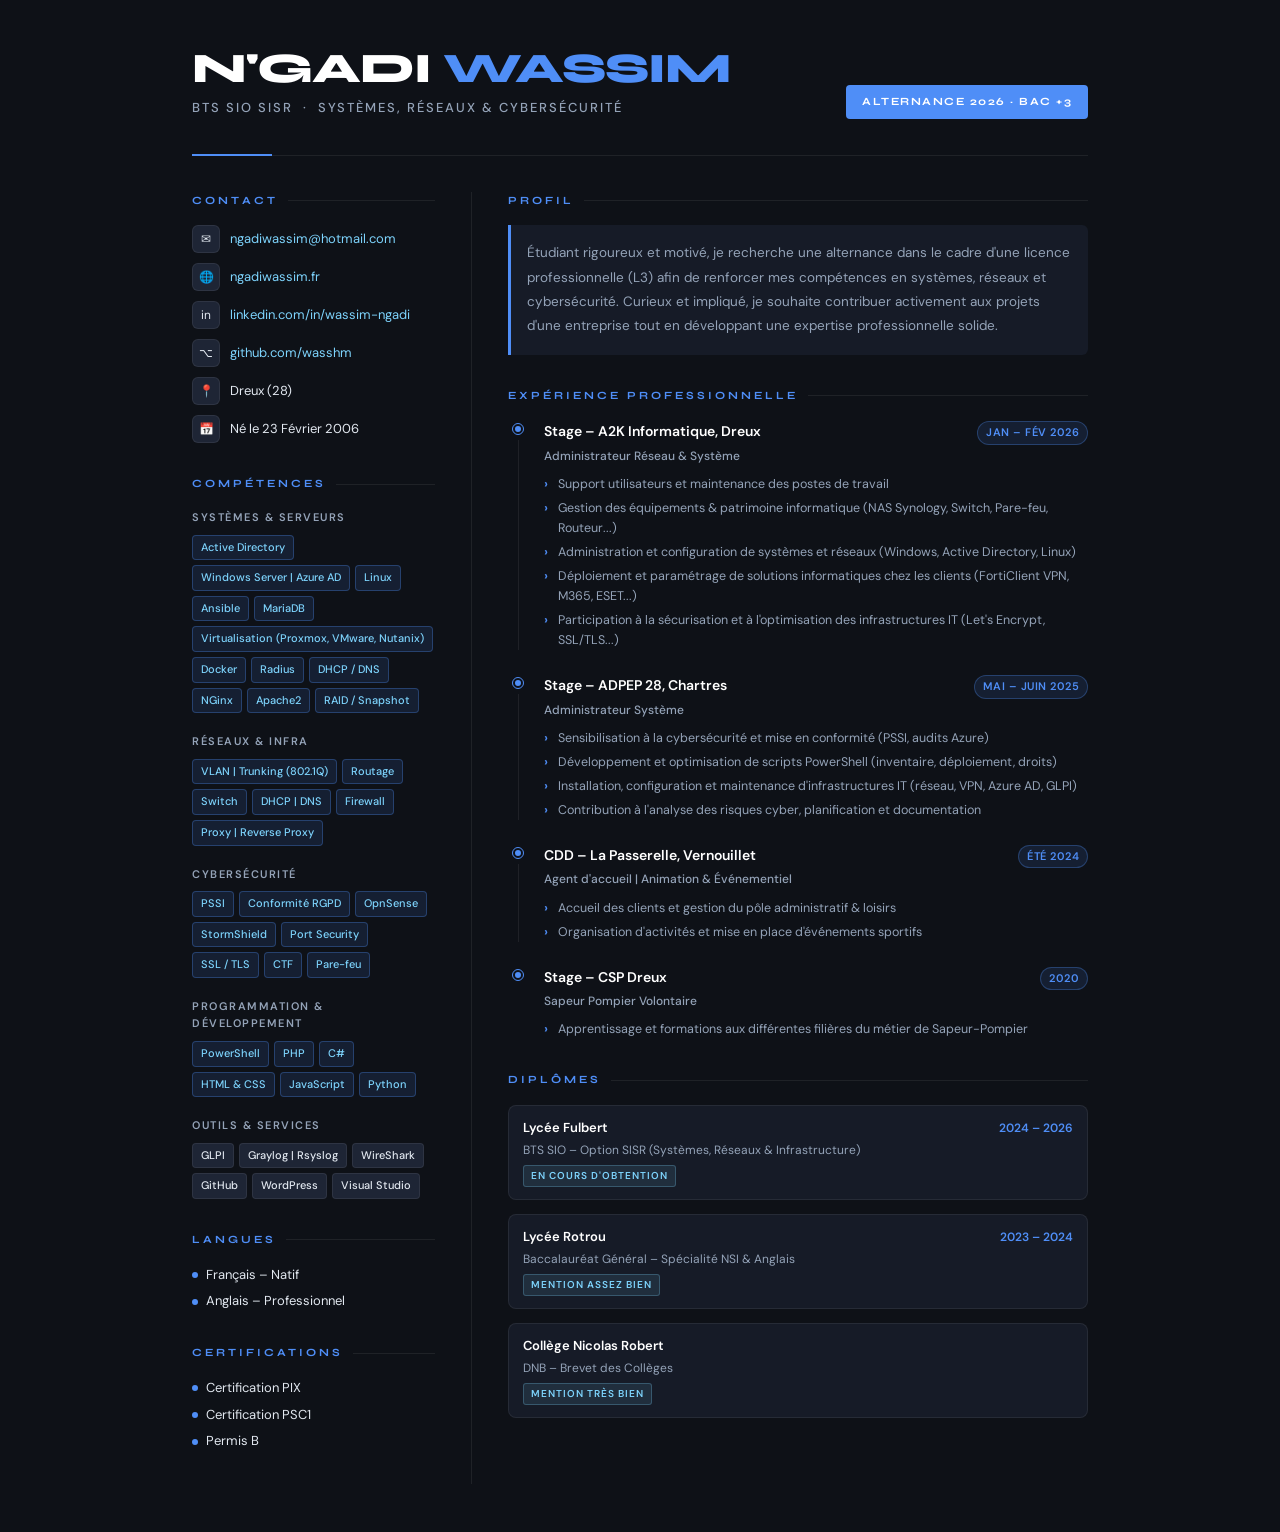
==== commit 3683fd12: "Add files via upload" ====
--- a/cv-wassim.html
+++ b/cv-wassim.html
@@ -547,7 +547,7 @@
               <span class="exp-title">Stage – ADPEP 28, Chartres</span>
               <span class="exp-date">Mai – Juin 2025</span>
             </div>
-            <div class="exp-company">Administrateur &amp; Système</div>
+            <div class="exp-company">Administrateur Système</div>
             <ul class="exp-bullets">
               <li>Sensibilisation à la cybersécurité et mise en conformité (PSSI, audits Azure)</li>
               <li>Développement et optimisation de scripts PowerShell (inventaire, déploiement, droits)</li>
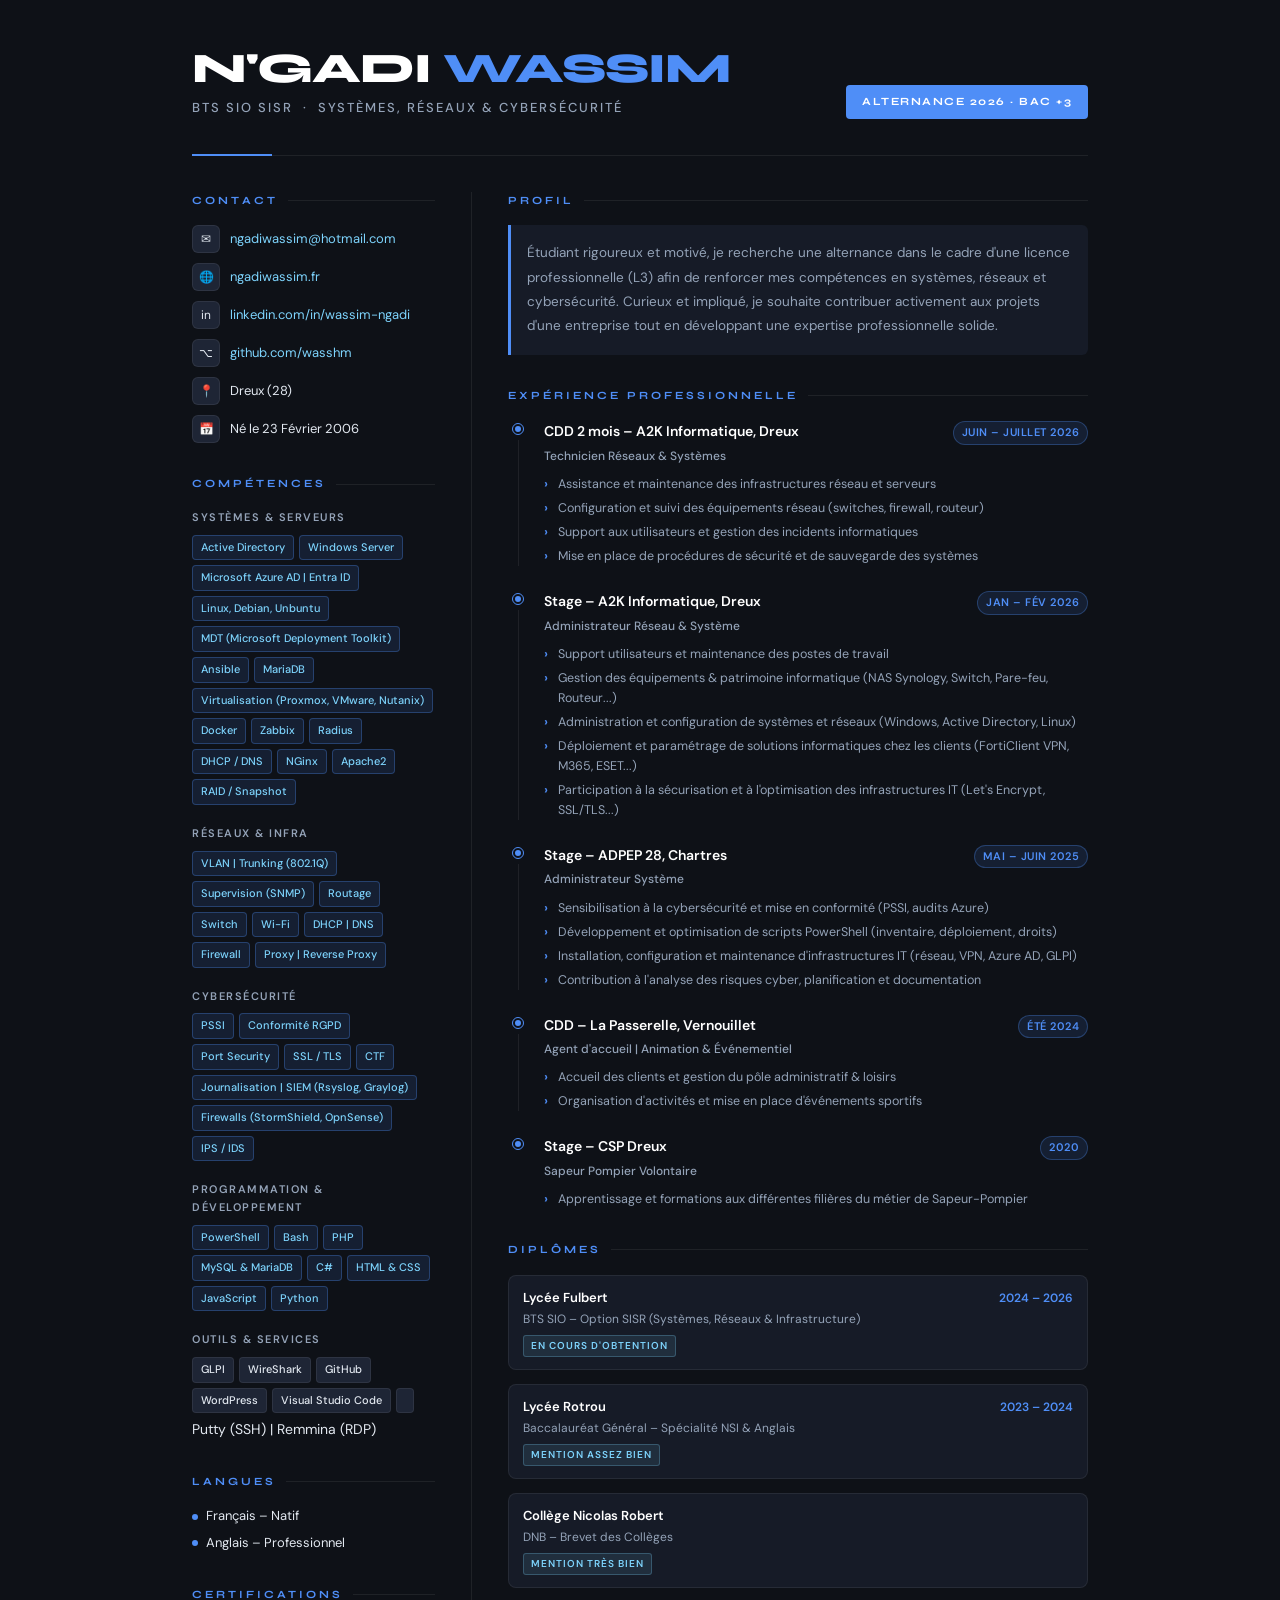
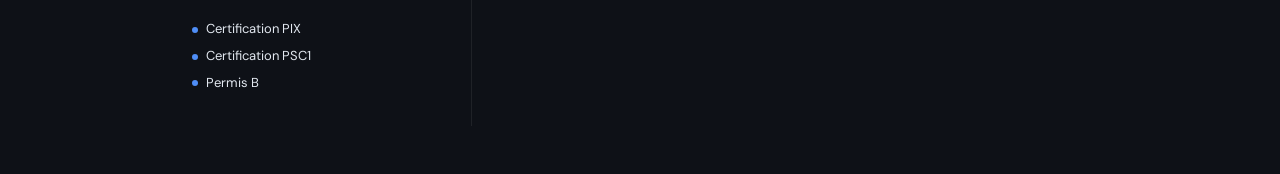
==== commit 7cb0a4bf: "Add files via upload" ====
--- a/cv-wassim.html
+++ b/cv-wassim.html
@@ -418,12 +418,15 @@
         <div class="skill-group-title">Systèmes &amp; Serveurs</div>
         <div class="tags">
           <span class="tag">Active Directory</span>
-          <span class="tag">Windows Server | Azure AD</span>
-          <span class="tag">Linux</span>
+          <span class="tag">Windows Server</span>
+          <span class="tag">Microsoft Azure AD | Entra ID</span>
+          <span class="tag">Linux, Debian, Unbuntu</span>
+          <span class="tag">MDT (Microsoft Deployment Toolkit)</span>
           <span class="tag">Ansible</span>
           <span class="tag">MariaDB</span>
           <span class="tag">Virtualisation (Proxmox, VMware, Nutanix)</span>
           <span class="tag">Docker</span>
+          <span class="tag">Zabbix</span>
           <span class="tag">Radius</span>
           <span class="tag">DHCP / DNS</span>
           <span class="tag">NGinx</span>
@@ -436,8 +439,10 @@
         <div class="skill-group-title">Réseaux &amp; Infra</div>
         <div class="tags">
           <span class="tag">VLAN | Trunking (802.1Q)</span>
+          <span class="tag">Supervision (SNMP)</span>
           <span class="tag">Routage</span>
           <span class="tag">Switch</span>
+          <span class="tag">Wi-Fi</span>
           <span class="tag">DHCP | DNS</span>
           <span class="tag">Firewall</span>
           <span class="tag">Proxy | Reverse Proxy</span>
@@ -449,12 +454,12 @@
         <div class="tags">
           <span class="tag">PSSI</span>
           <span class="tag">Conformité RGPD</span>
-          <span class="tag">OpnSense</span>
-          <span class="tag">StormShield</span>
           <span class="tag">Port Security</span>
           <span class="tag">SSL / TLS</span>
           <span class="tag">CTF</span>
-          <span class="tag">Pare-feu</span>
+          <span class="tag">Journalisation | SIEM (Rsyslog, Graylog)</span>
+          <span class="tag">Firewalls (StormShield, OpnSense)</span>
+          <span class="tag">IPS / IDS</span>
         </div>
       </div>
 
@@ -462,7 +467,9 @@
         <div class="skill-group-title">Programmation &amp; Développement</div>
         <div class="tags">
           <span class="tag">PowerShell</span>
+          <span class="tag">Bash</span>
           <span class="tag">PHP</span>
+          <span class="tag">MySQL & MariaDB</span>
           <span class="tag">C#</span>
           <span class="tag">HTML & CSS</span>
           <span class="tag">JavaScript</span>
@@ -474,11 +481,11 @@
         <div class="skill-group-title">Outils &amp; Services</div>
         <div class="tags">
           <span class="tag neutral">GLPI</span>
-          <span class="tag neutral">Graylog | Rsyslog</span>
           <span class="tag neutral">WireShark</span>
           <span class="tag neutral">GitHub</span>
           <span class="tag neutral">WordPress</span>
-          <span class="tag neutral">Visual Studio</span>
+          <span class="tag neutral">Visual Studio Code</span>
+          <span class="tag neutral"></span>Putty (SSH) | Remmina (RDP)</span>
         </div>
       </div>
     </div>
@@ -515,6 +522,26 @@
     <div class="section">
       <div class="section-title">Expérience professionnelle</div>
       <div class="exp-list">
+
+        <div class="exp-item">
+          <div class="exp-line">
+            <div class="exp-dot"></div>
+            <div class="exp-connector"></div>
+          </div>
+          <div class="exp-content">
+            <div class="exp-header">
+              <span class="exp-title">CDD 2 mois – A2K Informatique, Dreux</span>
+              <span class="exp-date">Juin – Juillet 2026</span>
+            </div>
+            <div class="exp-company">Technicien Réseaux &amp; Systèmes</div>
+            <ul class="exp-bullets">
+              <li>Assistance et maintenance des infrastructures réseau et serveurs</li>
+              <li>Configuration et suivi des équipements réseau (switches, firewall, routeur)</li>
+              <li>Support aux utilisateurs et gestion des incidents informatiques</li>
+              <li>Mise en place de procédures de sécurité et de sauvegarde des systèmes</li>
+            </ul>
+          </div>
+        </div>
 
         <div class="exp-item">
           <div class="exp-line">
